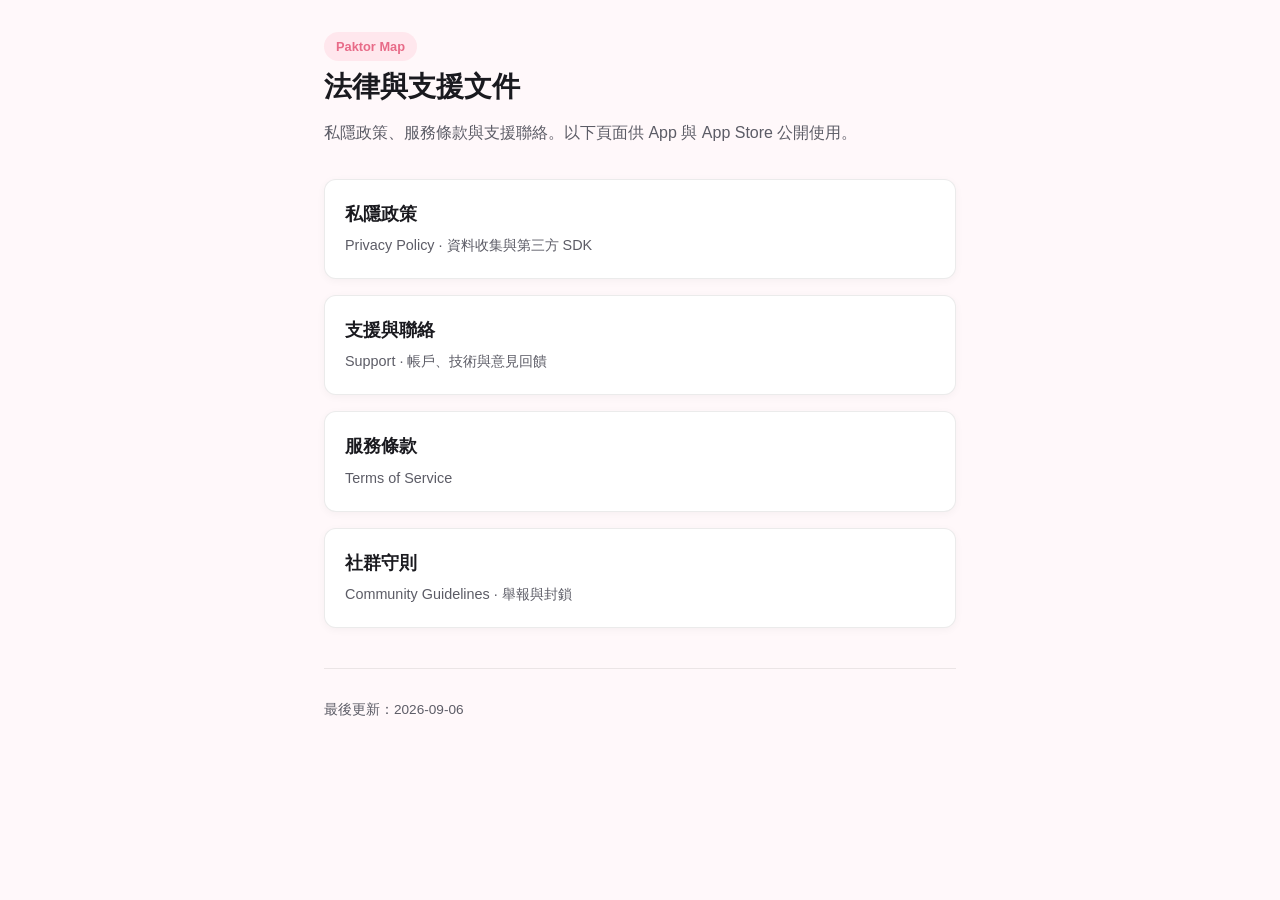
==== index.html @ 3ba2d852 "Update legal pages: 17+ age, community guidelines, FCM disclosure." ====
<!DOCTYPE html>
<html lang="zh-Hant">
<head>
  <meta charset="utf-8">
  <meta name="viewport" content="width=device-width, initial-scale=1">
  <title>Paktor Map — Legal</title>
  <link rel="stylesheet" href="legal/styles.css">
</head>
<body>
  <main class="wrap">
    <header>
      <p class="badge">Paktor Map</p>
      <h1>法律與支援文件</h1>
      <p class="lead">私隱政策、服務條款與支援聯絡。以下頁面供 App 與 App Store 公開使用。</p>
    </header>
    <nav class="cards">
      <a class="card" href="legal/privacy.html">
        <h2>私隱政策</h2>
        <p>Privacy Policy · 資料收集與第三方 SDK</p>
      </a>
      <a class="card" href="legal/support.html">
        <h2>支援與聯絡</h2>
        <p>Support · 帳戶、技術與意見回饋</p>
      </a>
      <a class="card" href="legal/terms.html">
        <h2>服務條款</h2>
        <p>Terms of Service</p>
      </a>
      <a class="card" href="legal/community.html">
        <h2>社群守則</h2>
        <p>Community Guidelines · 舉報與封鎖</p>
      </a>
    </nav>
    <footer>
      <p>最後更新：2026-09-06</p>
    </footer>
  </main>
</body>
</html>
---- legal/styles.css ----
:root {
  --bg: #fff8fa;
  --card: #ffffff;
  --text: #1a1a1f;
  --muted: #5c5c66;
  --accent: #ff87a2;
  --accent-dark: #e86b88;
  --border: rgba(0, 0, 0, 0.08);
  --max: 42rem;
}

* { box-sizing: border-box; }

body {
  margin: 0;
  font-family: -apple-system, BlinkMacSystemFont, "Segoe UI", Roboto, "Helvetica Neue", Arial, sans-serif;
  font-size: 1rem;
  line-height: 1.65;
  color: var(--text);
  background: var(--bg);
}

.wrap {
  max-width: var(--max);
  margin: 0 auto;
  padding: 2rem 1.25rem 3rem;
}

header { margin-bottom: 2rem; }

.badge {
  display: inline-block;
  margin: 0 0 0.5rem;
  padding: 0.25rem 0.75rem;
  font-size: 0.8rem;
  font-weight: 600;
  color: var(--accent-dark);
  background: rgba(255, 135, 162, 0.15);
  border-radius: 999px;
}

h1 {
  font-size: 1.75rem;
  line-height: 1.25;
  margin: 0 0 0.5rem;
}

h2 {
  font-size: 1.15rem;
  margin: 1.75rem 0 0.5rem;
  color: var(--accent-dark);
}

h3 {
  font-size: 1rem;
  margin: 1.25rem 0 0.35rem;
}

.lead, .muted { color: var(--muted); }

.updated {
  font-size: 0.9rem;
  color: var(--muted);
  margin-bottom: 1.5rem;
}

a { color: var(--accent-dark); }

ul, ol { padding-left: 1.25rem; }

li { margin: 0.35rem 0; }

.cards {
  display: grid;
  gap: 1rem;
  margin: 1.5rem 0;
}

.card {
  display: block;
  padding: 1.25rem;
  background: var(--card);
  border: 1px solid var(--border);
  border-radius: 12px;
  text-decoration: none;
  color: inherit;
  box-shadow: 0 2px 8px rgba(0, 0, 0, 0.04);
  transition: border-color 0.15s, transform 0.15s;
}

.card:hover {
  border-color: var(--accent);
  transform: translateY(-1px);
}

.card h2 {
  margin: 0 0 0.35rem;
  font-size: 1.1rem;
  color: var(--text);
}

.card p {
  margin: 0;
  font-size: 0.9rem;
  color: var(--muted);
}

.nav-top {
  margin-bottom: 1rem;
  font-size: 0.9rem;
}

.nav-top a { text-decoration: none; }

footer {
  margin-top: 2.5rem;
  padding-top: 1rem;
  border-top: 1px solid var(--border);
  font-size: 0.85rem;
  color: var(--muted);
}

.lang-block {
  margin-top: 2.5rem;
  padding-top: 1.5rem;
  border-top: 1px dashed var(--border);
}

table.sdk {
  width: 100%;
  border-collapse: collapse;
  font-size: 0.9rem;
  margin: 0.75rem 0;
}

table.sdk th, table.sdk td {
  border: 1px solid var(--border);
  padding: 0.5rem 0.65rem;
  text-align: left;
  vertical-align: top;
}

table.sdk th { background: rgba(255, 135, 162, 0.1); }

.contact-box {
  background: var(--card);
  border: 1px solid var(--border);
  border-radius: 12px;
  padding: 1rem 1.25rem;
  margin: 1rem 0;
}

@media (prefers-color-scheme: dark) {
  :root {
    --bg: #141418;
    --card: #1e1e24;
    --text: #f2f2f5;
    --muted: #a8a8b3;
    --border: rgba(255, 255, 255, 0.1);
  }
}
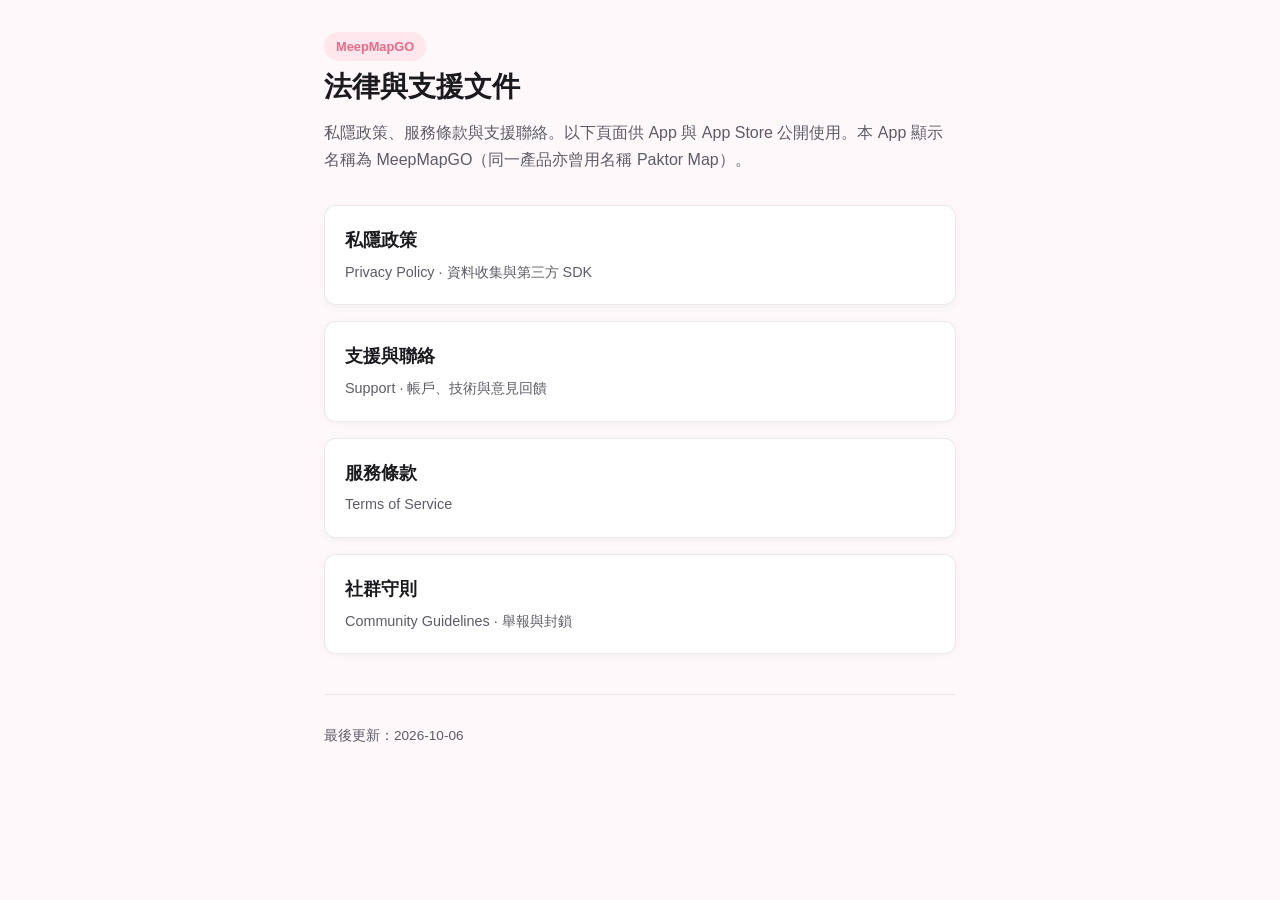
==== commit 0e6ce24e: "Publish MeepMapGO privacy: friend connect and rebrand. Co-authored-by: Cursor <cursoragent@cursor.co" ====
--- a/index.html
+++ b/index.html
@@ -3,15 +3,15 @@
 <head>
   <meta charset="utf-8">
   <meta name="viewport" content="width=device-width, initial-scale=1">
-  <title>Paktor Map — Legal</title>
+  <title>MeepMapGO — Legal</title>
   <link rel="stylesheet" href="legal/styles.css">
 </head>
 <body>
   <main class="wrap">
     <header>
-      <p class="badge">Paktor Map</p>
+      <p class="badge">MeepMapGO</p>
       <h1>法律與支援文件</h1>
-      <p class="lead">私隱政策、服務條款與支援聯絡。以下頁面供 App 與 App Store 公開使用。</p>
+      <p class="lead">私隱政策、服務條款與支援聯絡。以下頁面供 App 與 App Store 公開使用。本 App 顯示名稱為 MeepMapGO（同一產品亦曾用名稱 Paktor Map）。</p>
     </header>
     <nav class="cards">
       <a class="card" href="legal/privacy.html">
@@ -32,7 +32,7 @@
       </a>
     </nav>
     <footer>
-      <p>最後更新：2026-09-06</p>
+      <p>最後更新：2026-10-06</p>
     </footer>
   </main>
 </body>
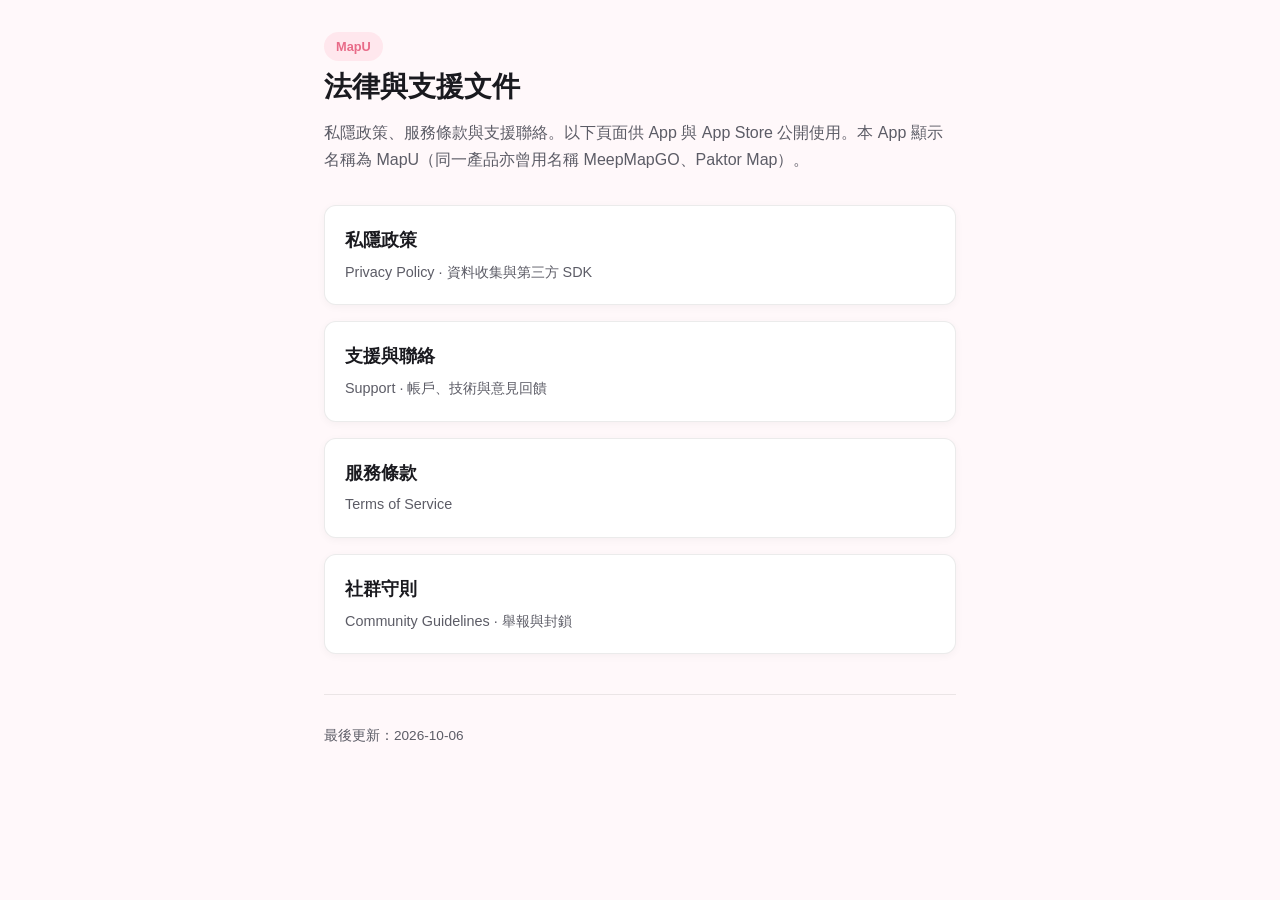
==== commit 2956e53e: "Rename public legal brand to MapU (former MeepMapGO / Paktor Map). Co-authored-by: Cursor <cursorage" ====
--- a/index.html
+++ b/index.html
@@ -3,15 +3,15 @@
 <head>
   <meta charset="utf-8">
   <meta name="viewport" content="width=device-width, initial-scale=1">
-  <title>MeepMapGO — Legal</title>
+  <title>MapU — Legal</title>
   <link rel="stylesheet" href="legal/styles.css">
 </head>
 <body>
   <main class="wrap">
     <header>
-      <p class="badge">MeepMapGO</p>
+      <p class="badge">MapU</p>
       <h1>法律與支援文件</h1>
-      <p class="lead">私隱政策、服務條款與支援聯絡。以下頁面供 App 與 App Store 公開使用。本 App 顯示名稱為 MeepMapGO（同一產品亦曾用名稱 Paktor Map）。</p>
+      <p class="lead">私隱政策、服務條款與支援聯絡。以下頁面供 App 與 App Store 公開使用。本 App 顯示名稱為 MapU（同一產品亦曾用名稱 MeepMapGO、Paktor Map）。</p>
     </header>
     <nav class="cards">
       <a class="card" href="legal/privacy.html">
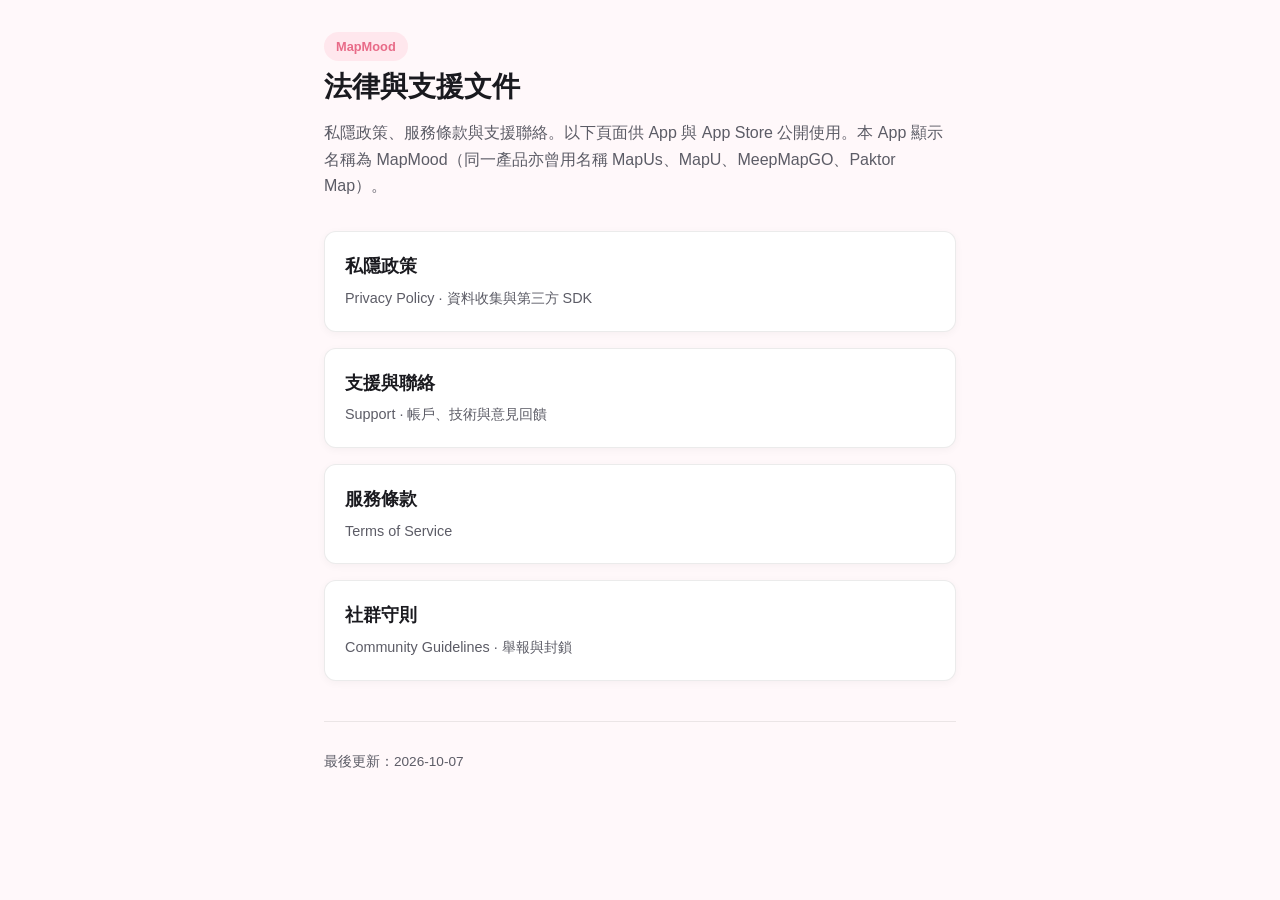
==== commit c4c338a7: "Publish MapMood legal pages (same app; former MapUs / MapU names)." ====
--- a/index.html
+++ b/index.html
@@ -3,15 +3,15 @@
 <head>
   <meta charset="utf-8">
   <meta name="viewport" content="width=device-width, initial-scale=1">
-  <title>MapU — Legal</title>
+  <title>MapMood — Legal</title>
   <link rel="stylesheet" href="legal/styles.css">
 </head>
 <body>
   <main class="wrap">
     <header>
-      <p class="badge">MapU</p>
+      <p class="badge">MapMood</p>
       <h1>法律與支援文件</h1>
-      <p class="lead">私隱政策、服務條款與支援聯絡。以下頁面供 App 與 App Store 公開使用。本 App 顯示名稱為 MapU（同一產品亦曾用名稱 MeepMapGO、Paktor Map）。</p>
+      <p class="lead">私隱政策、服務條款與支援聯絡。以下頁面供 App 與 App Store 公開使用。本 App 顯示名稱為 MapMood（同一產品亦曾用名稱 MapUs、MapU、MeepMapGO、Paktor Map）。</p>
     </header>
     <nav class="cards">
       <a class="card" href="legal/privacy.html">
@@ -32,7 +32,7 @@
       </a>
     </nav>
     <footer>
-      <p>最後更新：2026-10-06</p>
+      <p>最後更新：2026-10-07</p>
     </footer>
   </main>
 </body>
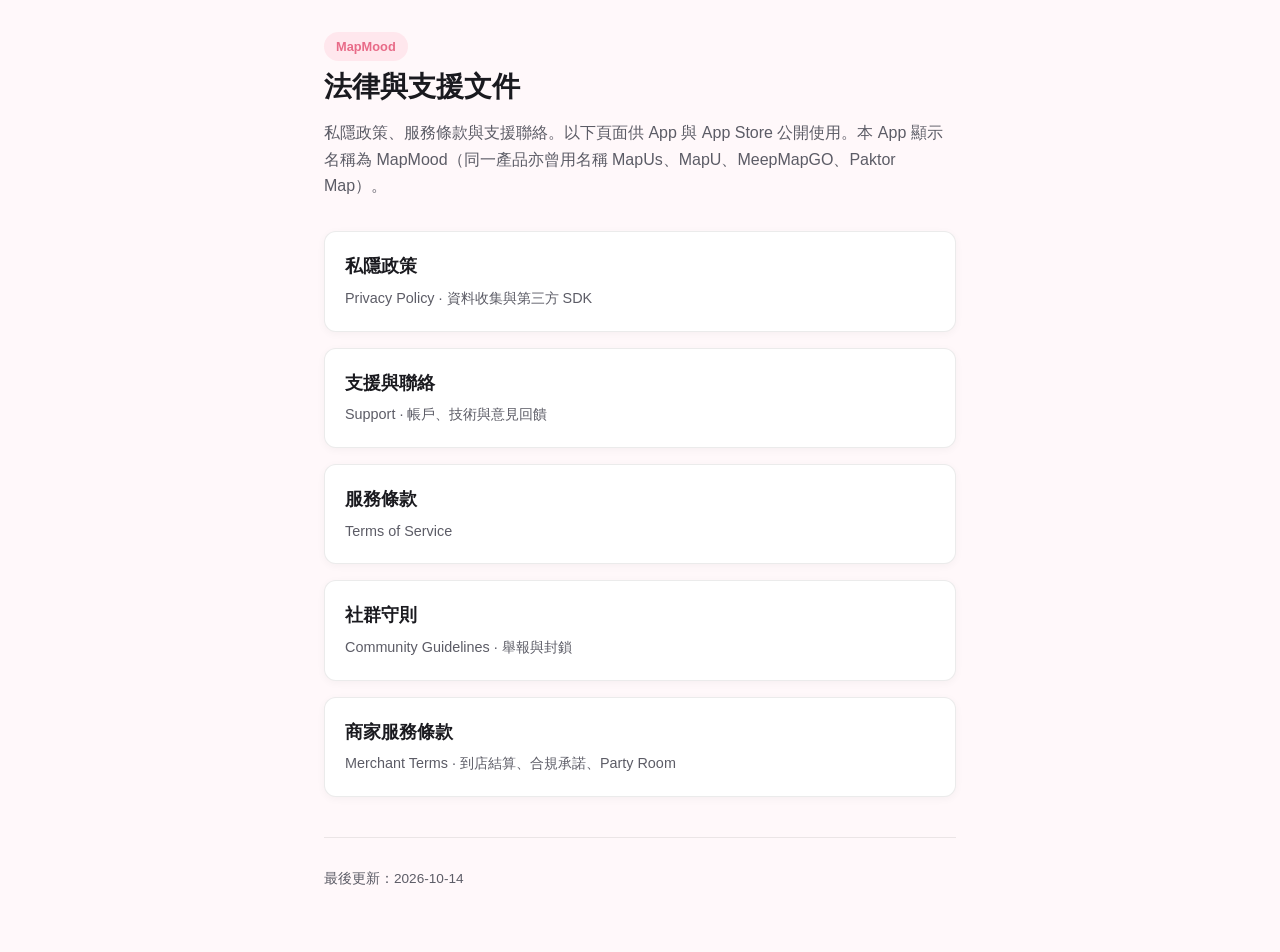
==== commit a0d2bf8c: "Publish merchant terms and Party Room disclaimers. Sync user terms §5C and merchant compliance warra" ====
--- a/index.html
+++ b/index.html
@@ -30,9 +30,13 @@
         <h2>社群守則</h2>
         <p>Community Guidelines · 舉報與封鎖</p>
       </a>
+      <a class="card" href="legal/merchant-terms.html">
+        <h2>商家服務條款</h2>
+        <p>Merchant Terms · 到店結算、合規承諾、Party Room</p>
+      </a>
     </nav>
     <footer>
-      <p>最後更新：2026-10-07</p>
+      <p>最後更新：2026-10-14</p>
     </footer>
   </main>
 </body>
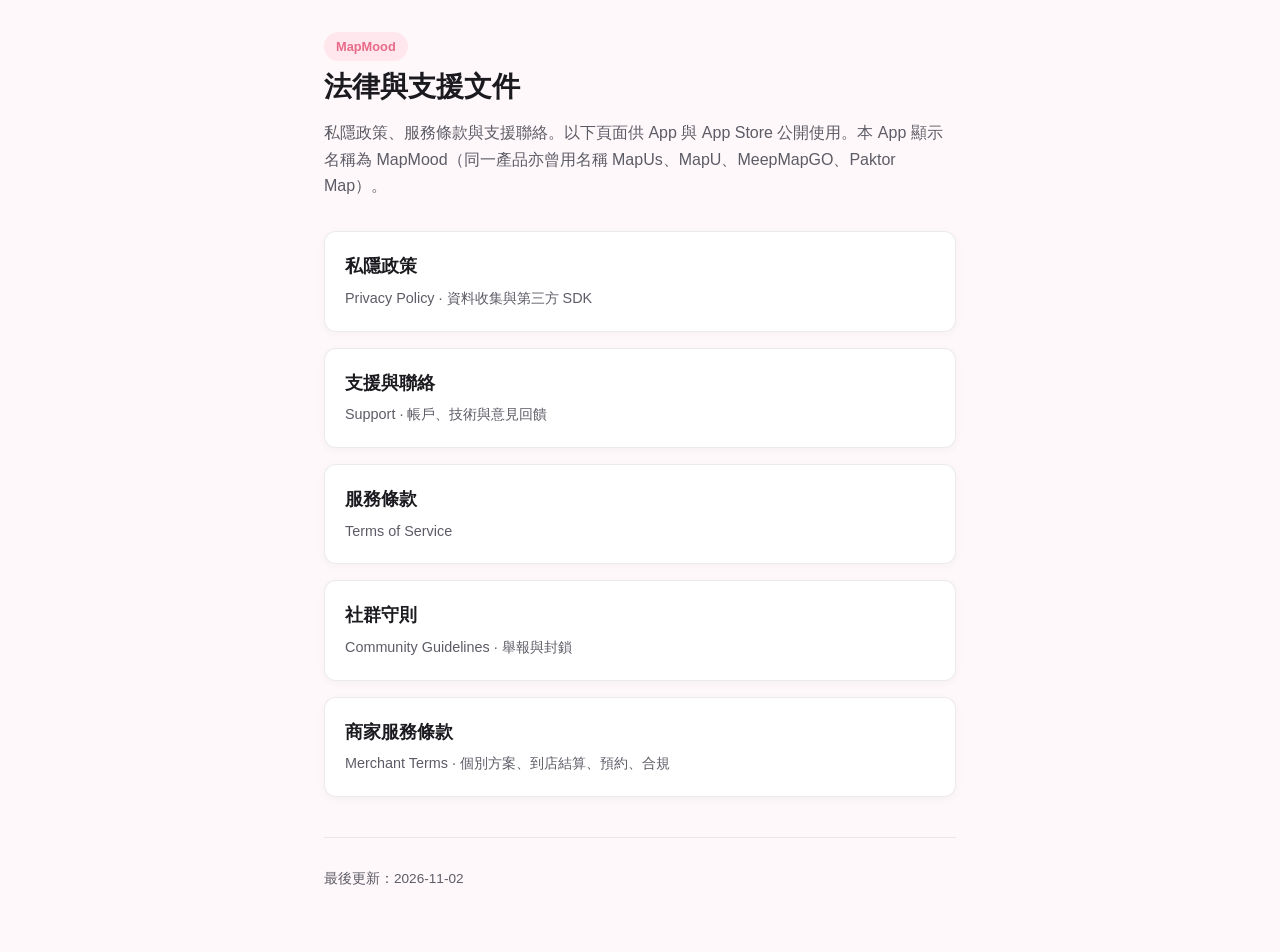
==== commit ef0a8554: "Update merchant terms: bookings, licence, liability cap, Chinese prevails. Co-authored-by: Cursor <c" ====
--- a/index.html
+++ b/index.html
@@ -32,11 +32,11 @@
       </a>
       <a class="card" href="legal/merchant-terms.html">
         <h2>商家服務條款</h2>
-        <p>Merchant Terms · 到店結算、合規承諾、Party Room</p>
+        <p>Merchant Terms · 個別方案、到店結算、預約、合規</p>
       </a>
     </nav>
     <footer>
-      <p>最後更新：2026-10-14</p>
+      <p>最後更新：2026-11-02</p>
     </footer>
   </main>
 </body>
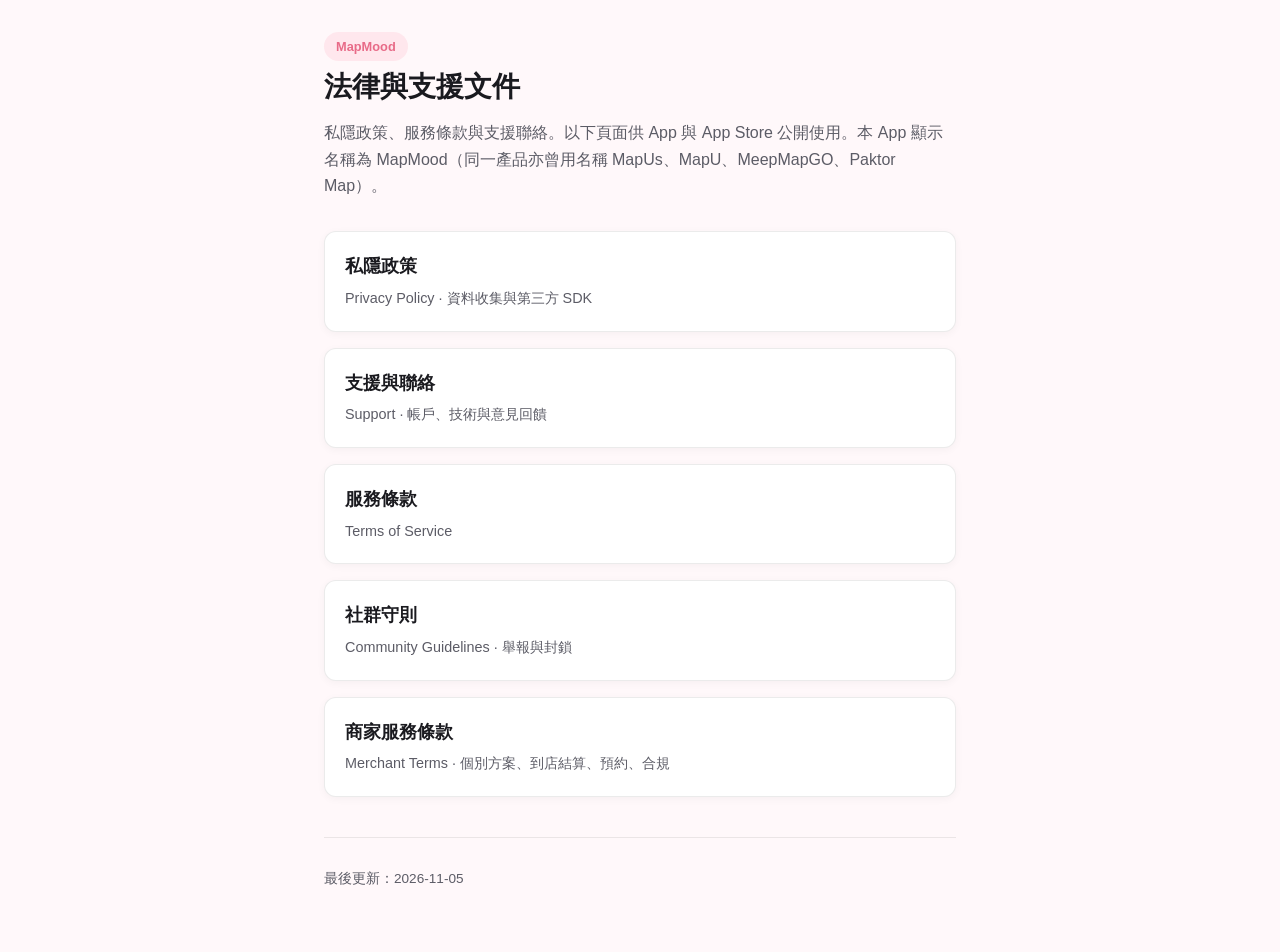
==== commit adef59ce: "Update merchant liability cap: one month of fees, or HKD 0 if none. Co-authored-by: Cursor <cursorag" ====
--- a/index.html
+++ b/index.html
@@ -36,7 +36,7 @@
       </a>
     </nav>
     <footer>
-      <p>最後更新：2026-11-02</p>
+      <p>最後更新：2026-11-05</p>
     </footer>
   </main>
 </body>
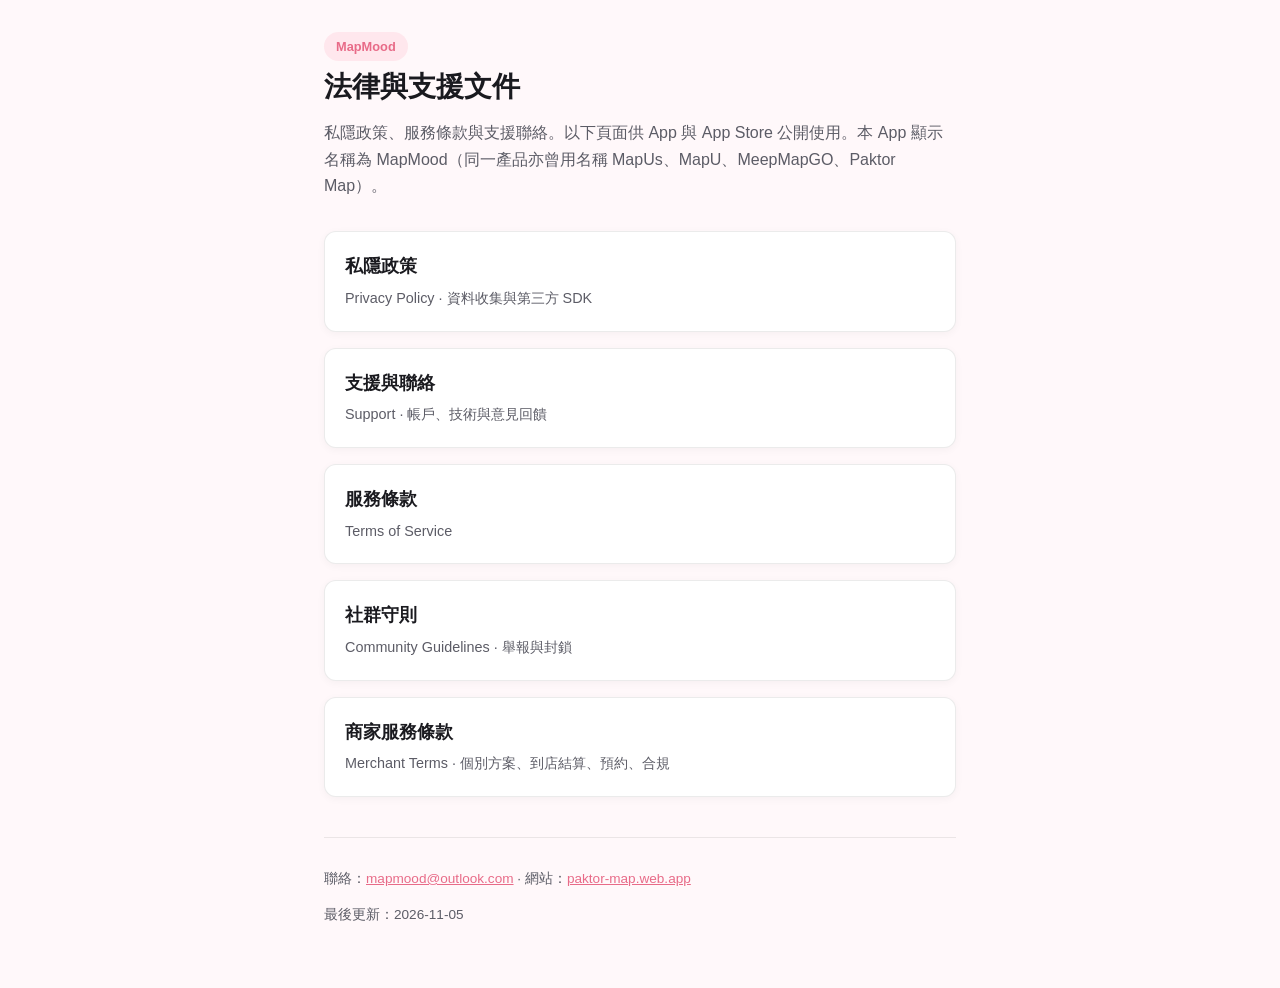
==== commit 6f9a8d76: "Update public contact to mapmood@outlook.com and paktor-map.web.app Co-authored-by: Cursor <cursorag" ====
--- a/index.html
+++ b/index.html
@@ -36,6 +36,7 @@
       </a>
     </nav>
     <footer>
+      <p>聯絡：<a href="mailto:mapmood@outlook.com">mapmood@outlook.com</a> · 網站：<a href="https://paktor-map.web.app">paktor-map.web.app</a></p>
       <p>最後更新：2026-11-05</p>
     </footer>
   </main>
